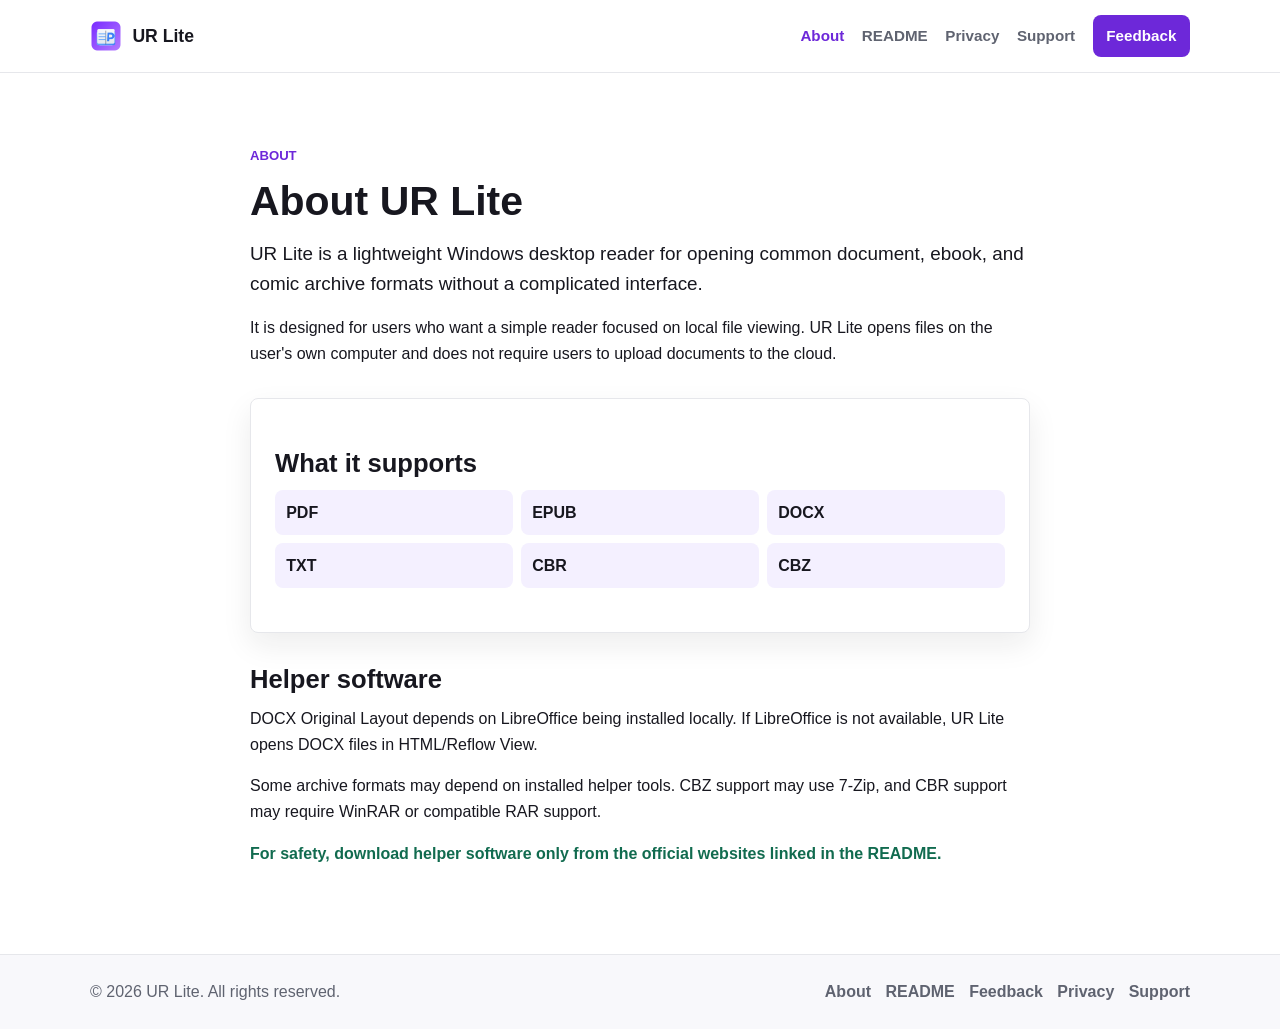
==== about.html @ b143a230 "Add files via upload" ====
<!doctype html>
<html lang="en">
<head>
  <meta charset="utf-8">
  <meta name="viewport" content="width=device-width, initial-scale=1">
  <title>About UR Lite</title>
  <meta name="description" content="Plain-language overview of UR Lite, a lightweight local Windows reader.">
  <link rel="stylesheet" href="assets/css/style.css">
</head>
<body>
  <header class="site-header">
    <div class="container header-inner">
      <a class="brand" href="index.html" aria-label="UR Lite home">
        <img src="assets/icons/ur_lite_256.png" alt="" class="brand-mark" width="32" height="32">
        <span>UR Lite</span>
      </a>
      <button class="nav-toggle" type="button" aria-label="Open navigation" aria-expanded="false" aria-controls="site-nav">
        <span></span>
        <span></span>
        <span></span>
      </button>
      <nav id="site-nav" class="site-nav" aria-label="Main navigation">
        <a href="about.html" aria-current="page">About</a>
        <a href="readme.html">README</a>
        <a href="privacy.html">Privacy</a>
        <a href="support.html">Support</a>
        <a class="nav-cta" href="feedback.html">Feedback</a>
      </nav>
    </div>
  </header>

  <main class="page-main">
    <section class="section">
      <div class="container content-narrow">
        <p class="eyebrow">About</p>
        <h1>About UR Lite</h1>
        <p class="lead">UR Lite is a lightweight Windows desktop reader for opening common document, ebook, and comic archive formats without a complicated interface.</p>

        <p>It is designed for users who want a simple reader focused on local file viewing. UR Lite opens files on the user's own computer and does not require users to upload documents to the cloud.</p>

        <div class="info-panel">
          <h2>What it supports</h2>
          <ul class="check-list">
            <li>PDF</li>
            <li>EPUB</li>
            <li>DOCX</li>
            <li>TXT</li>
            <li>CBR</li>
            <li>CBZ</li>
          </ul>
        </div>

        <h2>Helper software</h2>
        <p>DOCX Original Layout depends on LibreOffice being installed locally. If LibreOffice is not available, UR Lite opens DOCX files in HTML/Reflow View.</p>
        <p>Some archive formats may depend on installed helper tools. CBZ support may use 7-Zip, and CBR support may require WinRAR or compatible RAR support.</p>
        <p class="note">For safety, download helper software only from the official websites linked in the README.</p>
      </div>
    </section>
  </main>

  <footer class="site-footer">
    <div class="container footer-inner">
      <p>&copy; 2026 UR Lite. All rights reserved.</p>
      <nav aria-label="Footer navigation">
        <a href="about.html">About</a>
        <a href="readme.html">README</a>
        <a href="feedback.html">Feedback</a>
        <a href="privacy.html">Privacy</a>
        <a href="support.html">Support</a>
      </nav>
    </div>
  </footer>

  <script src="assets/js/main.js"></script>
</body>
</html>
---- assets/css/style.css ----
:root {
  --accent: #6d28d9;
  --accent-dark: #5521a8;
  --accent-soft: #f4f0ff;
  --ink: #17171f;
  --muted: #5f6370;
  --line: #e6e7eb;
  --surface: #ffffff;
  --surface-muted: #f8f8fb;
  --success: #116b4f;
  --radius: 8px;
  --shadow: 0 12px 30px rgba(23, 23, 31, 0.08);
}

* {
  box-sizing: border-box;
}

html {
  scroll-behavior: smooth;
}

body {
  margin: 0;
  color: var(--ink);
  background: var(--surface);
  font-family: Arial, Helvetica, sans-serif;
  font-size: 16px;
  line-height: 1.6;
  letter-spacing: 0;
}

img {
  max-width: 100%;
  height: auto;
}

a {
  color: var(--accent);
  text-decoration: none;
}

a:hover,
a:focus {
  color: var(--accent-dark);
  text-decoration: underline;
}

h1,
h2,
h3 {
  margin: 0 0 0.75rem;
  line-height: 1.15;
  font-weight: 700;
  letter-spacing: 0;
}

h1 {
  font-size: clamp(2.05rem, 3.2vw, 2.75rem);
}

h2 {
  font-size: clamp(1.45rem, 2vw, 1.8rem);
}

h3 {
  font-size: 1.08rem;
}

p {
  margin: 0 0 1rem;
}

ul,
ol {
  margin: 0 0 1.25rem;
  padding-left: 1.25rem;
}

li + li {
  margin-top: 0.35rem;
}

.container {
  width: min(100% - 2rem, 1100px);
  margin: 0 auto;
}

.site-header {
  position: sticky;
  top: 0;
  z-index: 20;
  background: rgba(255, 255, 255, 0.96);
  border-bottom: 1px solid var(--line);
  backdrop-filter: blur(10px);
}

.header-inner {
  display: flex;
  align-items: center;
  justify-content: space-between;
  min-height: 72px;
  gap: 1rem;
}

.brand {
  display: inline-flex;
  align-items: center;
  gap: 0.65rem;
  color: var(--ink);
  font-weight: 700;
  font-size: 1.1rem;
}

.brand:hover,
.brand:focus {
  color: var(--ink);
  text-decoration: none;
}

.brand-mark {
  width: 32px;
  height: 32px;
  border-radius: 7px;
}

.site-nav {
  display: flex;
  align-items: center;
  gap: 1.1rem;
}

.site-nav a {
  color: var(--muted);
  font-weight: 600;
  font-size: 0.95rem;
}

.site-nav a:hover,
.site-nav a:focus,
.site-nav a[aria-current="page"] {
  color: var(--accent);
  text-decoration: none;
}

.site-nav .nav-cta {
  color: #ffffff;
  background: var(--accent);
  padding: 0.55rem 0.85rem;
  border-radius: var(--radius);
}

.site-nav .nav-cta:hover,
.site-nav .nav-cta:focus,
.site-nav .nav-cta[aria-current="page"] {
  color: #ffffff;
  background: var(--accent-dark);
}

.nav-toggle {
  display: none;
  width: 42px;
  height: 42px;
  align-items: center;
  justify-content: center;
  flex-direction: column;
  gap: 5px;
  background: var(--surface);
  border: 1px solid var(--line);
  border-radius: var(--radius);
  cursor: pointer;
}

.nav-toggle span {
  width: 18px;
  height: 2px;
  background: var(--ink);
  border-radius: 2px;
}

.hero {
  position: relative;
  overflow: hidden;
  min-height: 520px;
  display: flex;
  align-items: center;
  border-bottom: 1px solid var(--line);
  background: #fbfaff;
}

.hero-content {
  position: relative;
  padding: 6rem 0;
}

.hero-watermark {
  position: absolute;
  right: 2rem;
  top: 50%;
  width: 256px;
  height: 256px;
  transform: translateY(-50%);
  opacity: 0.14;
  filter: saturate(0.9);
  pointer-events: none;
}

.hero h1,
.hero .lead,
.hero-copy,
.button-row {
  position: relative;
  max-width: 720px;
}

.hero h1 {
  font-size: clamp(2.35rem, 4vw, 3rem);
}

.lead {
  color: var(--ink);
  font-size: 1.18rem;
}

.hero-copy {
  color: var(--muted);
  font-size: 1rem;
}

.eyebrow {
  margin-bottom: 0.75rem;
  color: var(--accent);
  font-weight: 700;
  font-size: 0.82rem;
  text-transform: uppercase;
}

.button-row {
  display: flex;
  flex-wrap: wrap;
  gap: 0.75rem;
  margin-top: 1.75rem;
}

.button {
  display: inline-flex;
  min-height: 44px;
  align-items: center;
  justify-content: center;
  border: 1px solid transparent;
  border-radius: var(--radius);
  padding: 0.72rem 1rem;
  font-weight: 700;
  line-height: 1.1;
  text-align: center;
  cursor: pointer;
  transition: background 0.18s ease, color 0.18s ease, border-color 0.18s ease, transform 0.18s ease;
}

.button:hover,
.button:focus {
  text-decoration: none;
  transform: translateY(-1px);
}

.button-primary {
  color: #ffffff;
  background: var(--accent);
  border-color: var(--accent);
}

.button-primary:hover,
.button-primary:focus {
  color: #ffffff;
  background: var(--accent-dark);
  border-color: var(--accent-dark);
}

.button-secondary {
  color: var(--accent);
  background: var(--accent-soft);
  border-color: #ded4ff;
}

.button-secondary:hover,
.button-secondary:focus {
  color: var(--accent-dark);
  background: #ebe3ff;
}

.button-ghost {
  color: var(--ink);
  background: var(--surface);
  border-color: var(--line);
}

.button-ghost:hover,
.button-ghost:focus {
  color: var(--accent);
  border-color: #cfc5f3;
}

.button-large {
  min-width: 190px;
}

.section {
  padding: 4.5rem 0;
}

.section-tight {
  padding-top: 3.5rem;
}

.section-muted {
  background: var(--surface-muted);
  border-top: 1px solid var(--line);
  border-bottom: 1px solid var(--line);
}

.section-heading {
  max-width: 680px;
  margin-bottom: 1.75rem;
}

.card-grid {
  display: grid;
  grid-template-columns: repeat(3, 1fr);
  gap: 1rem;
}

.card,
.info-panel,
.purchase-panel,
.feedback-form {
  border: 1px solid var(--line);
  border-radius: var(--radius);
  background: var(--surface);
  box-shadow: var(--shadow);
}

.card {
  padding: 1.25rem;
}

.card p {
  color: var(--muted);
}

.two-column {
  display: grid;
  grid-template-columns: 0.9fr 1.1fr;
  gap: 3rem;
  align-items: start;
}

.plain-list p:last-child {
  margin-bottom: 0;
}

.note {
  color: var(--success);
  font-weight: 700;
}

.purchase-panel {
  display: flex;
  align-items: center;
  justify-content: space-between;
  gap: 1.5rem;
  padding: 1.5rem;
}

.purchase-panel p:last-child {
  margin-bottom: 0;
}

.page-main {
  min-height: calc(100vh - 220px);
}

.content-narrow {
  max-width: 780px;
}

.content-narrow h1 {
  margin-bottom: 0.85rem;
}

.content-narrow h2,
.doc-content h2 {
  margin-top: 1.6rem;
}

.info-panel {
  padding: 1.5rem;
  margin: 2rem 0;
}

.section-nested {
  margin-top: 2.5rem;
}

.check-list {
  display: grid;
  grid-template-columns: repeat(3, minmax(0, 1fr));
  gap: 0.5rem;
  padding: 0;
  list-style: none;
}

.check-list li {
  margin: 0;
  padding: 0.6rem 0.7rem;
  background: var(--accent-soft);
  border-radius: var(--radius);
  font-weight: 700;
}

.check-list.compact {
  grid-template-columns: repeat(2, minmax(0, 1fr));
  max-width: 420px;
}

.statement-list {
  padding-left: 1.1rem;
}

.doc-layout {
  display: grid;
  grid-template-columns: 240px minmax(0, 1fr);
  gap: 3rem;
  align-items: start;
}

.toc {
  position: sticky;
  top: 96px;
  display: flex;
  flex-direction: column;
  gap: 0.45rem;
  padding: 1rem;
  border: 1px solid var(--line);
  border-radius: var(--radius);
  background: var(--surface);
}

.toc a {
  color: var(--muted);
  font-weight: 600;
  font-size: 0.88rem;
}

.toc a:hover,
.toc a:focus {
  color: var(--accent);
  text-decoration: none;
}

.doc-content {
  max-width: 760px;
  line-height: 1.55;
}

.doc-content section {
  padding-bottom: 1rem;
  border-bottom: 1px solid var(--line);
}

.doc-content section:last-child {
  border-bottom: 0;
}

.troubleshooting-list {
  margin: 0;
}

.troubleshooting-list dt {
  margin-top: 1rem;
  font-weight: 700;
}

.troubleshooting-list dd {
  margin: 0.25rem 0 0;
  color: var(--muted);
}

.feedback-form {
  display: grid;
  gap: 1.15rem;
  padding: 1.5rem;
  margin-top: 1.5rem;
}

.form-grid {
  display: grid;
  grid-template-columns: repeat(2, minmax(0, 1fr));
  gap: 1rem;
}

label,
fieldset {
  display: grid;
  gap: 0.45rem;
  margin: 0;
}

label span,
legend {
  color: var(--ink);
  font-weight: 700;
}

input,
select,
textarea {
  width: 100%;
  border: 1px solid #cfd2da;
  border-radius: var(--radius);
  padding: 0.75rem 0.8rem;
  color: var(--ink);
  background: var(--surface);
  font: inherit;
}

textarea {
  resize: vertical;
}

input:focus,
select:focus,
textarea:focus {
  outline: 3px solid #ded4ff;
  border-color: var(--accent);
}

.rating-fieldset {
  border: 1px solid var(--line);
  border-radius: var(--radius);
  padding: 1rem;
}

.rating-options {
  display: flex;
  flex-wrap: wrap;
  gap: 0.75rem;
}

.rating-options label {
  display: inline-flex;
  align-items: center;
  gap: 0.4rem;
  padding: 0.55rem 0.7rem;
  border: 1px solid var(--line);
  border-radius: var(--radius);
  background: var(--surface-muted);
  cursor: pointer;
}

.rating-options input {
  width: auto;
}

.rating-message {
  min-height: 1.5rem;
  margin: 0.4rem 0 0;
  color: var(--muted);
  font-weight: 700;
}

.site-footer {
  border-top: 1px solid var(--line);
  background: var(--surface-muted);
}

.footer-inner {
  display: flex;
  align-items: center;
  justify-content: space-between;
  gap: 1rem;
  padding: 1.5rem 0;
}

.footer-inner p {
  margin: 0;
  color: var(--muted);
}

.footer-inner nav {
  display: flex;
  flex-wrap: wrap;
  gap: 0.9rem;
}

.footer-inner a {
  color: var(--muted);
  font-weight: 600;
}

.footer-inner a:hover,
.footer-inner a:focus {
  color: var(--accent);
  text-decoration: none;
}

@media (max-width: 900px) {
  h1 {
    font-size: clamp(2rem, 5vw, 2.45rem);
  }

  h2 {
    font-size: clamp(1.4rem, 3.5vw, 1.65rem);
  }

  .hero {
    min-height: 460px;
  }

  .hero-content {
    padding: 5rem 0;
  }

  .hero-watermark {
    right: -2rem;
    opacity: 0.1;
  }

  .card-grid {
    grid-template-columns: repeat(2, 1fr);
  }

  .two-column,
  .doc-layout {
    grid-template-columns: 1fr;
    gap: 2rem;
  }

  .toc {
    position: static;
  }
}

@media (max-width: 760px) {
  .header-inner {
    min-height: 64px;
    align-items: flex-start;
    padding: 0.8rem 0;
  }

  .brand {
    min-height: 42px;
  }

  .nav-toggle {
    display: inline-flex;
  }

  .site-nav {
    position: absolute;
    left: 1rem;
    right: 1rem;
    top: 64px;
    display: none;
    flex-direction: column;
    align-items: stretch;
    gap: 0;
    padding: 0.5rem;
    border: 1px solid var(--line);
    border-radius: var(--radius);
    background: var(--surface);
    box-shadow: var(--shadow);
  }

  .site-nav.is-open {
    display: flex;
  }

  .site-nav a {
    padding: 0.75rem;
  }

  .site-nav .nav-cta {
    margin-top: 0.25rem;
    text-align: center;
  }

  .hero {
    min-height: 420px;
  }

  .hero-content {
    padding: 4rem 0;
  }

  .lead {
    font-size: 1.08rem;
  }

  .card-grid,
  .form-grid,
  .check-list,
  .check-list.compact {
    grid-template-columns: 1fr;
  }

  .purchase-panel,
  .footer-inner {
    align-items: flex-start;
    flex-direction: column;
  }

  .button-row,
  .button,
  .purchase-panel .button {
    width: 100%;
  }
}

@media (max-width: 520px) {
  .container {
    width: min(100% - 1.25rem, 1100px);
  }

  h1 {
    font-size: 1.95rem;
  }

  .hero h1 {
    font-size: 2.15rem;
  }

  h2 {
    font-size: 1.35rem;
  }

  .section {
    padding: 3rem 0;
  }

  .hero-watermark {
    width: 190px;
    height: 190px;
    right: -3rem;
  }

  .rating-options {
    flex-direction: column;
  }
}
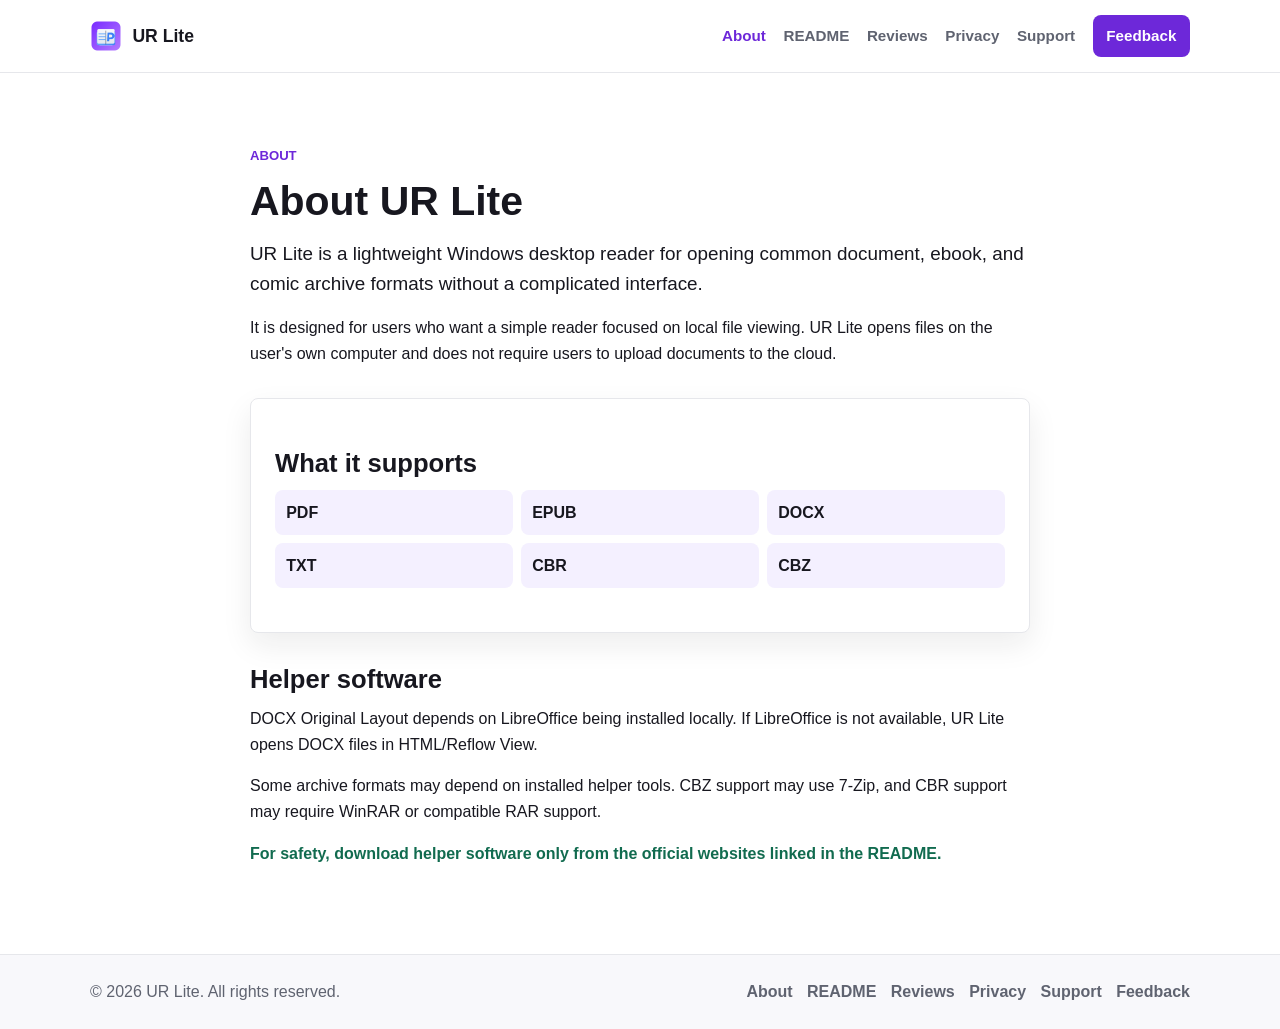
==== commit 0a475c91: "Add files via upload" ====
--- a/about.html
+++ b/about.html
@@ -22,6 +22,7 @@
       <nav id="site-nav" class="site-nav" aria-label="Main navigation">
         <a href="about.html" aria-current="page">About</a>
         <a href="readme.html">README</a>
+        <a href="reviews.html">Reviews</a>
         <a href="privacy.html">Privacy</a>
         <a href="support.html">Support</a>
         <a class="nav-cta" href="feedback.html">Feedback</a>
@@ -64,9 +65,10 @@
       <nav aria-label="Footer navigation">
         <a href="about.html">About</a>
         <a href="readme.html">README</a>
-        <a href="feedback.html">Feedback</a>
+        <a href="reviews.html">Reviews</a>
         <a href="privacy.html">Privacy</a>
         <a href="support.html">Support</a>
+        <a href="feedback.html">Feedback</a>
       </nav>
     </div>
   </footer>
--- a/assets/css/style.css
+++ b/assets/css/style.css
@@ -358,6 +358,22 @@
   margin-bottom: 0;
 }
 
+.feedback-panel {
+  display: flex;
+  align-items: center;
+  justify-content: space-between;
+  gap: 1.5rem;
+  margin-top: 1.5rem;
+  padding: 1.5rem;
+  border: 1px solid var(--line);
+  border-radius: var(--radius);
+  background: var(--surface-muted);
+}
+
+.feedback-panel p:last-child {
+  margin-bottom: 0;
+}
+
 .note {
   color: var(--success);
   font-weight: 700;
@@ -534,7 +550,8 @@
   border-color: var(--accent);
 }
 
-.rating-fieldset {
+.rating-fieldset,
+.permission-fieldset {
   border: 1px solid var(--line);
   border-radius: var(--radius);
   padding: 1rem;
@@ -559,6 +576,33 @@
 
 .rating-options input {
   width: auto;
+}
+
+.checkbox-options {
+  display: grid;
+  gap: 0.65rem;
+}
+
+.checkbox-options label {
+  display: flex;
+  align-items: flex-start;
+  gap: 0.55rem;
+  padding: 0.65rem 0.75rem;
+  border: 1px solid var(--line);
+  border-radius: var(--radius);
+  background: var(--surface-muted);
+}
+
+.checkbox-options input {
+  width: auto;
+  margin-top: 0.25rem;
+  flex: 0 0 auto;
+}
+
+.form-note {
+  margin: 0.2rem 0 0;
+  color: var(--muted);
+  font-weight: 700;
 }
 
 .rating-message {
@@ -703,6 +747,7 @@
     grid-template-columns: 1fr;
   }
 
+  .feedback-panel,
   .purchase-panel,
   .footer-inner {
     align-items: flex-start;
